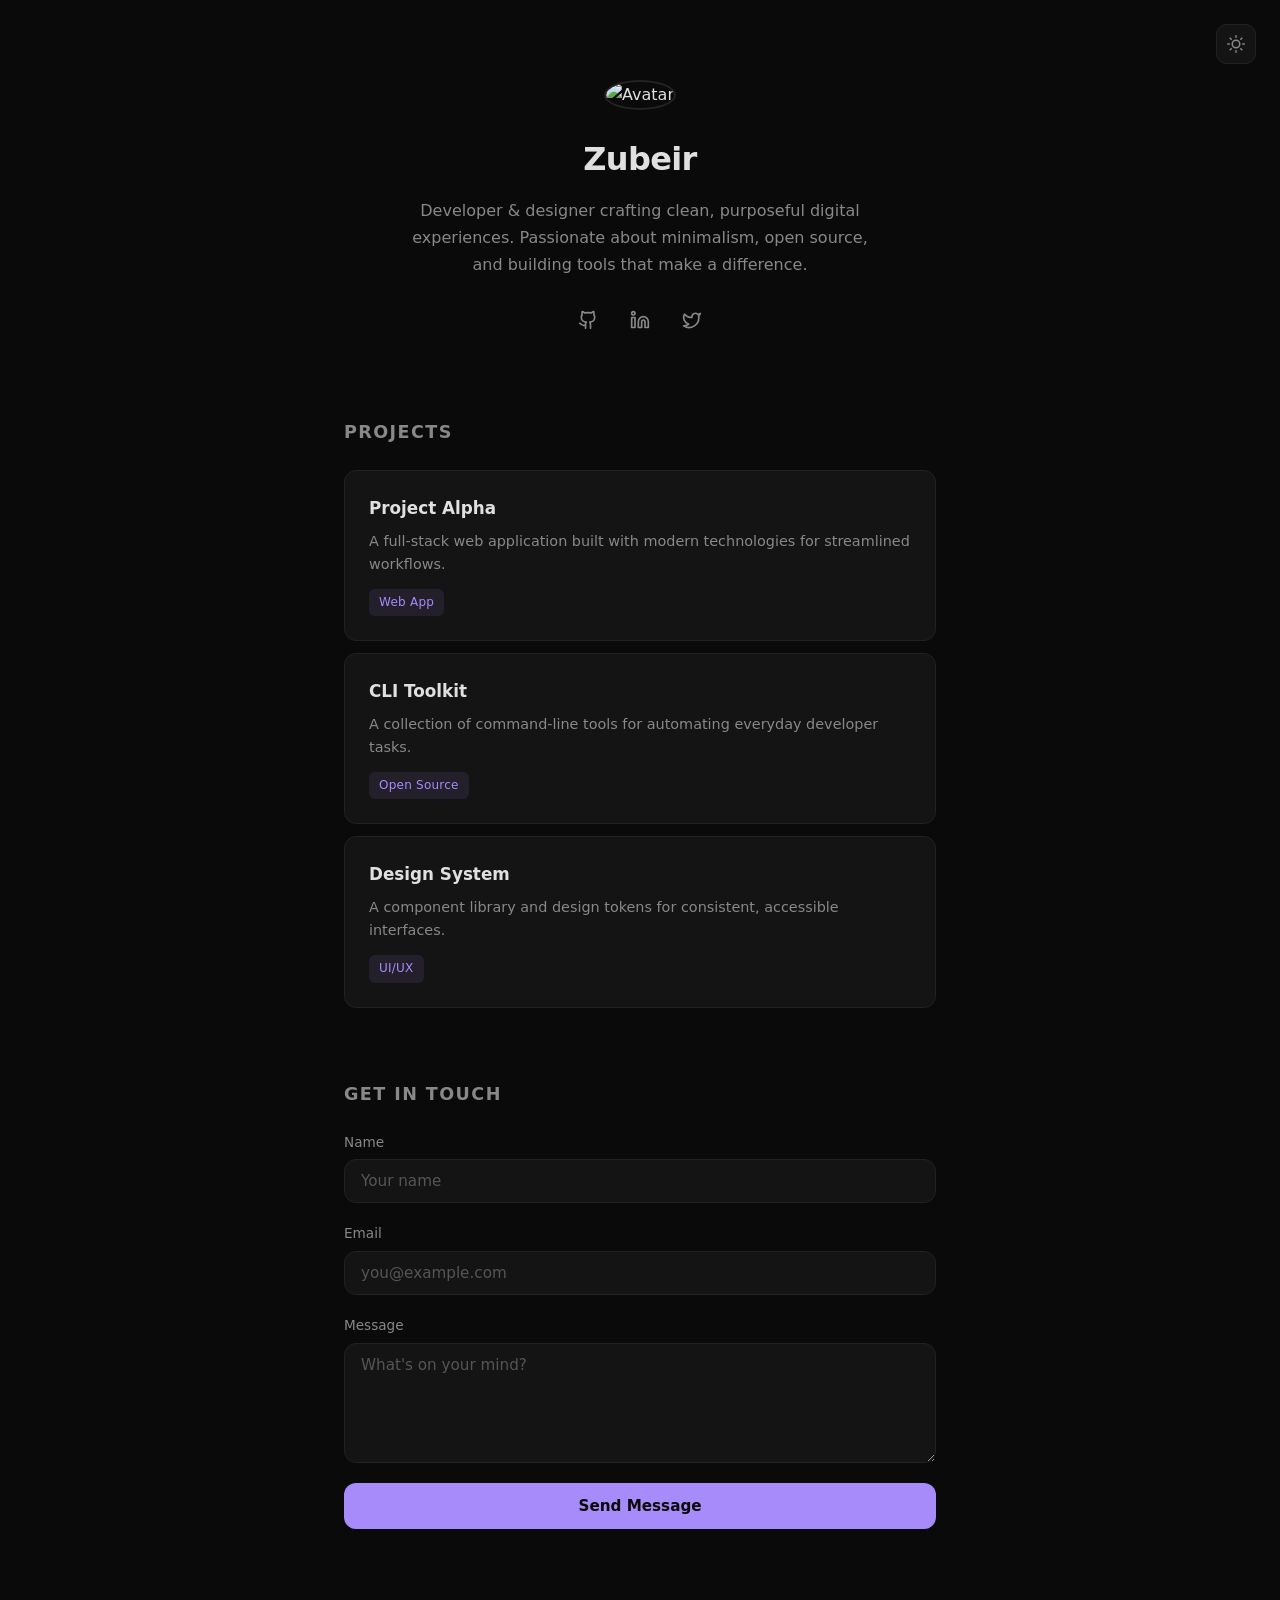
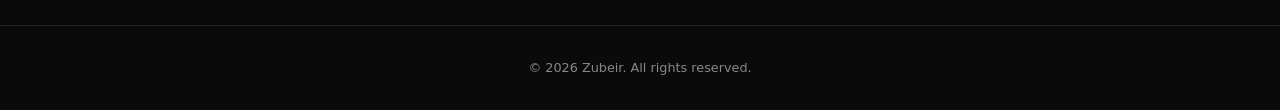
==== index.html @ 28c6716c "Initial commit: minimal personal portfolio site Dark/light theme with toggle, avatar, bio, project c" ====
<!DOCTYPE html>
<html lang="en">
<head>
  <meta charset="UTF-8">
  <meta name="viewport" content="width=device-width, initial-scale=1.0">
  <title>Zubeir - Portfolio</title>
  <link rel="stylesheet" href="style.css">
</head>
<body>
  <button class="theme-toggle" id="themeToggle" aria-label="Toggle theme">
    <svg class="icon-sun" xmlns="http://www.w3.org/2000/svg" width="18" height="18" viewBox="0 0 24 24" fill="none" stroke="currentColor" stroke-width="2" stroke-linecap="round" stroke-linejoin="round"><circle cx="12" cy="12" r="5"/><line x1="12" y1="1" x2="12" y2="3"/><line x1="12" y1="21" x2="12" y2="23"/><line x1="4.22" y1="4.22" x2="5.64" y2="5.64"/><line x1="18.36" y1="18.36" x2="19.78" y2="19.78"/><line x1="1" y1="12" x2="3" y2="12"/><line x1="21" y1="12" x2="23" y2="12"/><line x1="4.22" y1="19.78" x2="5.64" y2="18.36"/><line x1="18.36" y1="5.64" x2="19.78" y2="4.22"/></svg>
    <svg class="icon-moon" xmlns="http://www.w3.org/2000/svg" width="18" height="18" viewBox="0 0 24 24" fill="none" stroke="currentColor" stroke-width="2" stroke-linecap="round" stroke-linejoin="round"><path d="M21 12.79A9 9 0 1 1 11.21 3 7 7 0 0 0 21 12.79z"/></svg>
  </button>

  <main class="container">
    <section class="hero">
      <img src="https://api.dicebear.com/9.x/initials/svg?seed=Z&backgroundColor=1a1a2e&textColor=e0e0e0&fontSize=42" alt="Avatar" class="avatar">
      <h1>Zubeir</h1>
      <p class="bio">Developer & designer crafting clean, purposeful digital experiences. Passionate about minimalism, open source, and building tools that make a difference.</p>
      <div class="social-links">
        <a href="https://github.com" target="_blank" rel="noopener" aria-label="GitHub">
          <svg xmlns="http://www.w3.org/2000/svg" width="20" height="20" viewBox="0 0 24 24" fill="none" stroke="currentColor" stroke-width="2" stroke-linecap="round" stroke-linejoin="round"><path d="M15 22v-4a4.8 4.8 0 0 0-1-3.5c3 0 6-2 6-5.5.08-1.25-.27-2.48-1-3.5.28-1.15.28-2.35 0-3.5 0 0-1 0-3 1.5-2.64-.5-5.36-.5-8 0C6 2 5 2 5 2c-.3 1.15-.3 2.35 0 3.5A5.403 5.403 0 0 0 4 9c0 3.5 3 5.5 6 5.5-.39.49-.68 1.05-.85 1.65-.17.6-.22 1.23-.15 1.85v4"/><path d="M9 18c-4.51 2-5-2-7-2"/></svg>
        </a>
        <a href="https://linkedin.com" target="_blank" rel="noopener" aria-label="LinkedIn">
          <svg xmlns="http://www.w3.org/2000/svg" width="20" height="20" viewBox="0 0 24 24" fill="none" stroke="currentColor" stroke-width="2" stroke-linecap="round" stroke-linejoin="round"><path d="M16 8a6 6 0 0 1 6 6v7h-4v-7a2 2 0 0 0-2-2 2 2 0 0 0-2 2v7h-4v-7a6 6 0 0 1 6-6z"/><rect width="4" height="12" x="2" y="9"/><circle cx="4" cy="4" r="2"/></svg>
        </a>
        <a href="https://twitter.com" target="_blank" rel="noopener" aria-label="Twitter">
          <svg xmlns="http://www.w3.org/2000/svg" width="20" height="20" viewBox="0 0 24 24" fill="none" stroke="currentColor" stroke-width="2" stroke-linecap="round" stroke-linejoin="round"><path d="M22 4s-.7 2.1-2 3.4c1.6 10-9.4 17.3-18 11.6 2.2.1 4.4-.6 6-2C3 15.5.5 9.6 3 5c2.2 2.6 5.6 4.1 9 4-.9-4.2 4-6.6 7-3.8 1.1 0 3-1.2 3-1.2z"/></svg>
        </a>
      </div>
    </section>

    <section class="projects">
      <h2>Projects</h2>
      <div class="project-grid">
        <a href="#" class="project-card">
          <h3>Project Alpha</h3>
          <p>A full-stack web application built with modern technologies for streamlined workflows.</p>
          <span class="tag">Web App</span>
        </a>
        <a href="#" class="project-card">
          <h3>CLI Toolkit</h3>
          <p>A collection of command-line tools for automating everyday developer tasks.</p>
          <span class="tag">Open Source</span>
        </a>
        <a href="#" class="project-card">
          <h3>Design System</h3>
          <p>A component library and design tokens for consistent, accessible interfaces.</p>
          <span class="tag">UI/UX</span>
        </a>
      </div>
    </section>

    <section class="contact" id="contact">
      <h2>Get in Touch</h2>
      <form class="contact-form" action="https://formspree.io/f/your-form-id" method="POST">
        <div class="form-group">
          <label for="name">Name</label>
          <input type="text" id="name" name="name" required placeholder="Your name">
        </div>
        <div class="form-group">
          <label for="email">Email</label>
          <input type="email" id="email" name="email" required placeholder="you@example.com">
        </div>
        <div class="form-group">
          <label for="message">Message</label>
          <textarea id="message" name="message" rows="5" required placeholder="What's on your mind?"></textarea>
        </div>
        <button type="submit">Send Message</button>
      </form>
    </section>
  </main>

  <footer>
    <p>&copy; 2026 Zubeir. All rights reserved.</p>
  </footer>

  <script>
    const toggle = document.getElementById('themeToggle');
    const root = document.documentElement;

    // Load saved preference or default to dark
    const saved = localStorage.getItem('theme') || 'dark';
    root.setAttribute('data-theme', saved);

    toggle.addEventListener('click', () => {
      const current = root.getAttribute('data-theme');
      const next = current === 'dark' ? 'light' : 'dark';
      root.setAttribute('data-theme', next);
      localStorage.setItem('theme', next);
    });
  </script>
</body>
</html>
---- style.css ----
*,
*::before,
*::after {
  margin: 0;
  padding: 0;
  box-sizing: border-box;
}

:root {
  --bg: #0a0a0a;
  --surface: #141414;
  --border: #222;
  --text: #e0e0e0;
  --text-muted: #888;
  --accent: #a78bfa;
  --accent-hover: #c4b5fd;
  --accent-glow: rgba(167, 139, 250, 0.06);
  --accent-tag-bg: rgba(167, 139, 250, 0.1);
  --placeholder: #555;
  --btn-text: #0a0a0a;
  --radius: 12px;
}

:root[data-theme="light"] {
  --bg: #fafafa;
  --surface: #ffffff;
  --border: #e2e2e2;
  --text: #1a1a1a;
  --text-muted: #666;
  --accent: #7c3aed;
  --accent-hover: #6d28d9;
  --accent-glow: rgba(124, 58, 237, 0.08);
  --accent-tag-bg: rgba(124, 58, 237, 0.08);
  --placeholder: #aaa;
  --btn-text: #ffffff;
}

html {
  scroll-behavior: smooth;
}

body {
  font-family: "Inter", -apple-system, BlinkMacSystemFont, "Segoe UI", system-ui, sans-serif;
  background: var(--bg);
  color: var(--text);
  line-height: 1.6;
  -webkit-font-smoothing: antialiased;
}

.container {
  max-width: 640px;
  margin: 0 auto;
  padding: 80px 24px 48px;
}

/* Hero */
.hero {
  text-align: center;
  margin-bottom: 72px;
}

.avatar {
  width: 96px;
  height: 96px;
  border-radius: 50%;
  margin-bottom: 24px;
  border: 2px solid var(--border);
  transition: border-color 0.3s;
}

.avatar:hover {
  border-color: var(--accent);
}

.hero h1 {
  font-size: 2rem;
  font-weight: 700;
  letter-spacing: -0.02em;
  margin-bottom: 12px;
}

.bio {
  color: var(--text-muted);
  font-size: 1rem;
  max-width: 480px;
  margin: 0 auto 24px;
  line-height: 1.7;
}

.social-links {
  display: flex;
  gap: 16px;
  justify-content: center;
}

.social-links a {
  color: var(--text-muted);
  transition: color 0.2s, transform 0.2s;
  padding: 8px;
  border-radius: 8px;
}

.social-links a:hover {
  color: var(--accent);
  transform: translateY(-2px);
}

/* Projects */
.projects {
  margin-bottom: 72px;
}

.projects h2,
.contact h2 {
  font-size: 1.1rem;
  font-weight: 600;
  text-transform: uppercase;
  letter-spacing: 0.08em;
  color: var(--text-muted);
  margin-bottom: 24px;
}

.project-grid {
  display: flex;
  flex-direction: column;
  gap: 12px;
}

.project-card {
  display: block;
  padding: 24px;
  background: var(--surface);
  border: 1px solid var(--border);
  border-radius: var(--radius);
  text-decoration: none;
  color: var(--text);
  transition: border-color 0.2s, transform 0.2s, box-shadow 0.2s;
}

.project-card:hover {
  border-color: var(--accent);
  transform: translateY(-2px);
  box-shadow: 0 8px 32px var(--accent-glow);
}

.project-card h3 {
  font-size: 1.05rem;
  font-weight: 600;
  margin-bottom: 8px;
}

.project-card p {
  color: var(--text-muted);
  font-size: 0.9rem;
  margin-bottom: 12px;
  line-height: 1.6;
}

.tag {
  display: inline-block;
  font-size: 0.75rem;
  font-weight: 500;
  color: var(--accent);
  background: var(--accent-tag-bg);
  padding: 4px 10px;
  border-radius: 6px;
  letter-spacing: 0.02em;
}

/* Contact Form */
.contact {
  margin-bottom: 48px;
}

.contact-form {
  display: flex;
  flex-direction: column;
  gap: 20px;
}

.form-group {
  display: flex;
  flex-direction: column;
  gap: 6px;
}

.form-group label {
  font-size: 0.85rem;
  font-weight: 500;
  color: var(--text-muted);
}

.form-group input,
.form-group textarea {
  padding: 12px 16px;
  background: var(--surface);
  border: 1px solid var(--border);
  border-radius: var(--radius);
  color: var(--text);
  font-family: inherit;
  font-size: 0.95rem;
  transition: border-color 0.2s, box-shadow 0.2s;
  outline: none;
}

.form-group input::placeholder,
.form-group textarea::placeholder {
  color: var(--placeholder);
}

.form-group input:focus,
.form-group textarea:focus {
  border-color: var(--accent);
  box-shadow: 0 0 0 3px var(--accent-tag-bg);
}

.form-group textarea {
  resize: vertical;
  min-height: 120px;
}

.contact-form button {
  padding: 14px 24px;
  background: var(--accent);
  color: var(--btn-text);
  border: none;
  border-radius: var(--radius);
  font-family: inherit;
  font-size: 0.95rem;
  font-weight: 600;
  cursor: pointer;
  transition: background 0.2s, transform 0.2s;
}

.contact-form button:hover {
  background: var(--accent-hover);
  transform: translateY(-1px);
}

.contact-form button:active {
  transform: translateY(0);
}

/* Footer */
footer {
  text-align: center;
  padding: 32px 24px;
  border-top: 1px solid var(--border);
}

footer p {
  color: var(--text-muted);
  font-size: 0.8rem;
}

/* Theme Toggle */
.theme-toggle {
  position: fixed;
  top: 24px;
  right: 24px;
  width: 40px;
  height: 40px;
  display: flex;
  align-items: center;
  justify-content: center;
  background: var(--surface);
  border: 1px solid var(--border);
  border-radius: 10px;
  color: var(--text-muted);
  cursor: pointer;
  transition: color 0.2s, border-color 0.2s, background 0.2s;
  z-index: 100;
}

.theme-toggle:hover {
  color: var(--accent);
  border-color: var(--accent);
}

/* Dark mode: show sun icon (click to go light) */
.icon-sun { display: block; }
.icon-moon { display: none; }

/* Light mode: show moon icon (click to go dark) */
:root[data-theme="light"] .icon-sun { display: none; }
:root[data-theme="light"] .icon-moon { display: block; }

/* Responsive */
@media (max-width: 480px) {
  .container {
    padding: 48px 16px 32px;
  }

  .hero h1 {
    font-size: 1.6rem;
  }

  .bio {
    font-size: 0.95rem;
  }

  .project-card {
    padding: 20px;
  }
}
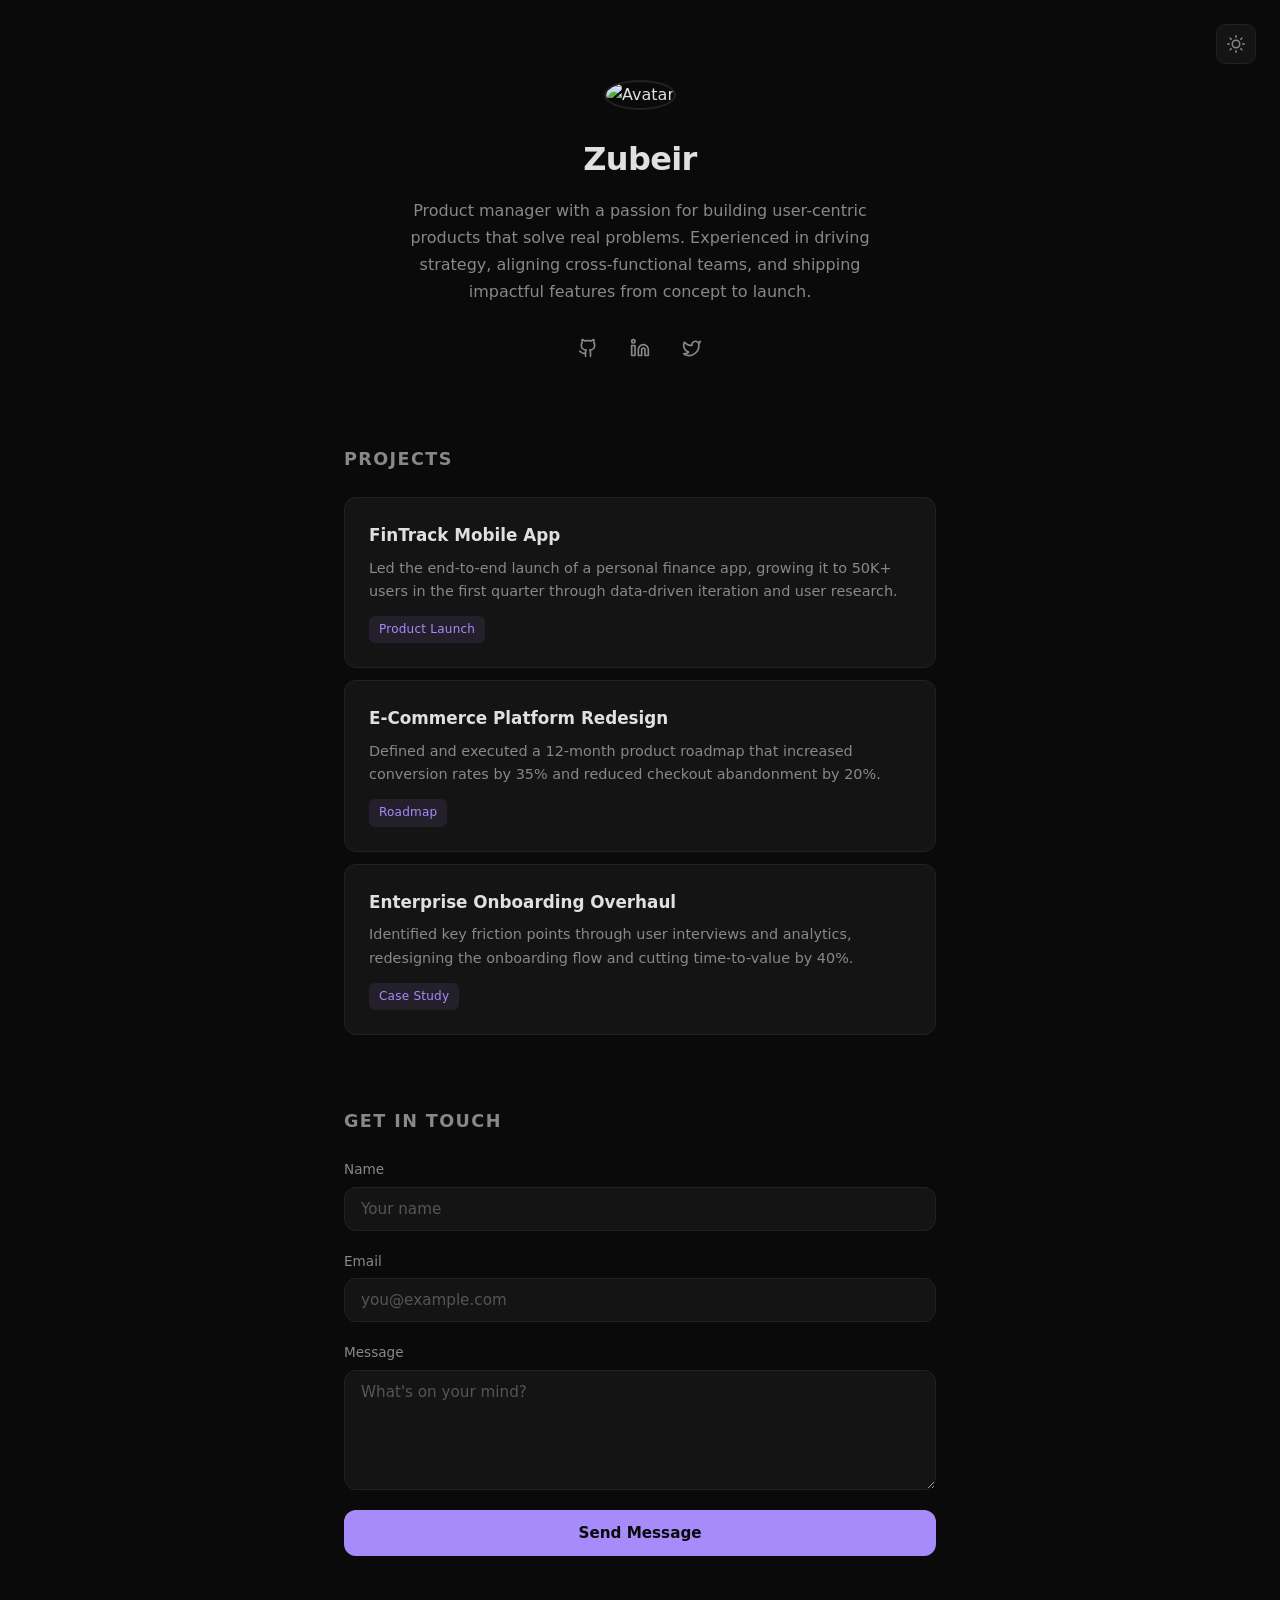
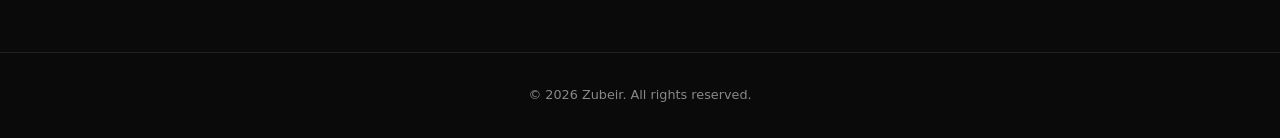
==== commit f11730c3: "Update bio and projects for product manager focus Rewrite bio to highlight PM experience and replace" ====
--- a/index.html
+++ b/index.html
@@ -16,7 +16,7 @@
     <section class="hero">
       <img src="https://api.dicebear.com/9.x/initials/svg?seed=Z&backgroundColor=1a1a2e&textColor=e0e0e0&fontSize=42" alt="Avatar" class="avatar">
       <h1>Zubeir</h1>
-      <p class="bio">Developer & designer crafting clean, purposeful digital experiences. Passionate about minimalism, open source, and building tools that make a difference.</p>
+      <p class="bio">Product manager with a passion for building user-centric products that solve real problems. Experienced in driving strategy, aligning cross-functional teams, and shipping impactful features from concept to launch.</p>
       <div class="social-links">
         <a href="https://github.com" target="_blank" rel="noopener" aria-label="GitHub">
           <svg xmlns="http://www.w3.org/2000/svg" width="20" height="20" viewBox="0 0 24 24" fill="none" stroke="currentColor" stroke-width="2" stroke-linecap="round" stroke-linejoin="round"><path d="M15 22v-4a4.8 4.8 0 0 0-1-3.5c3 0 6-2 6-5.5.08-1.25-.27-2.48-1-3.5.28-1.15.28-2.35 0-3.5 0 0-1 0-3 1.5-2.64-.5-5.36-.5-8 0C6 2 5 2 5 2c-.3 1.15-.3 2.35 0 3.5A5.403 5.403 0 0 0 4 9c0 3.5 3 5.5 6 5.5-.39.49-.68 1.05-.85 1.65-.17.6-.22 1.23-.15 1.85v4"/><path d="M9 18c-4.51 2-5-2-7-2"/></svg>
@@ -34,19 +34,19 @@
       <h2>Projects</h2>
       <div class="project-grid">
         <a href="#" class="project-card">
-          <h3>Project Alpha</h3>
-          <p>A full-stack web application built with modern technologies for streamlined workflows.</p>
-          <span class="tag">Web App</span>
+          <h3>FinTrack Mobile App</h3>
+          <p>Led the end-to-end launch of a personal finance app, growing it to 50K+ users in the first quarter through data-driven iteration and user research.</p>
+          <span class="tag">Product Launch</span>
         </a>
         <a href="#" class="project-card">
-          <h3>CLI Toolkit</h3>
-          <p>A collection of command-line tools for automating everyday developer tasks.</p>
-          <span class="tag">Open Source</span>
+          <h3>E-Commerce Platform Redesign</h3>
+          <p>Defined and executed a 12-month product roadmap that increased conversion rates by 35% and reduced checkout abandonment by 20%.</p>
+          <span class="tag">Roadmap</span>
         </a>
         <a href="#" class="project-card">
-          <h3>Design System</h3>
-          <p>A component library and design tokens for consistent, accessible interfaces.</p>
-          <span class="tag">UI/UX</span>
+          <h3>Enterprise Onboarding Overhaul</h3>
+          <p>Identified key friction points through user interviews and analytics, redesigning the onboarding flow and cutting time-to-value by 40%.</p>
+          <span class="tag">Case Study</span>
         </a>
       </div>
     </section>
